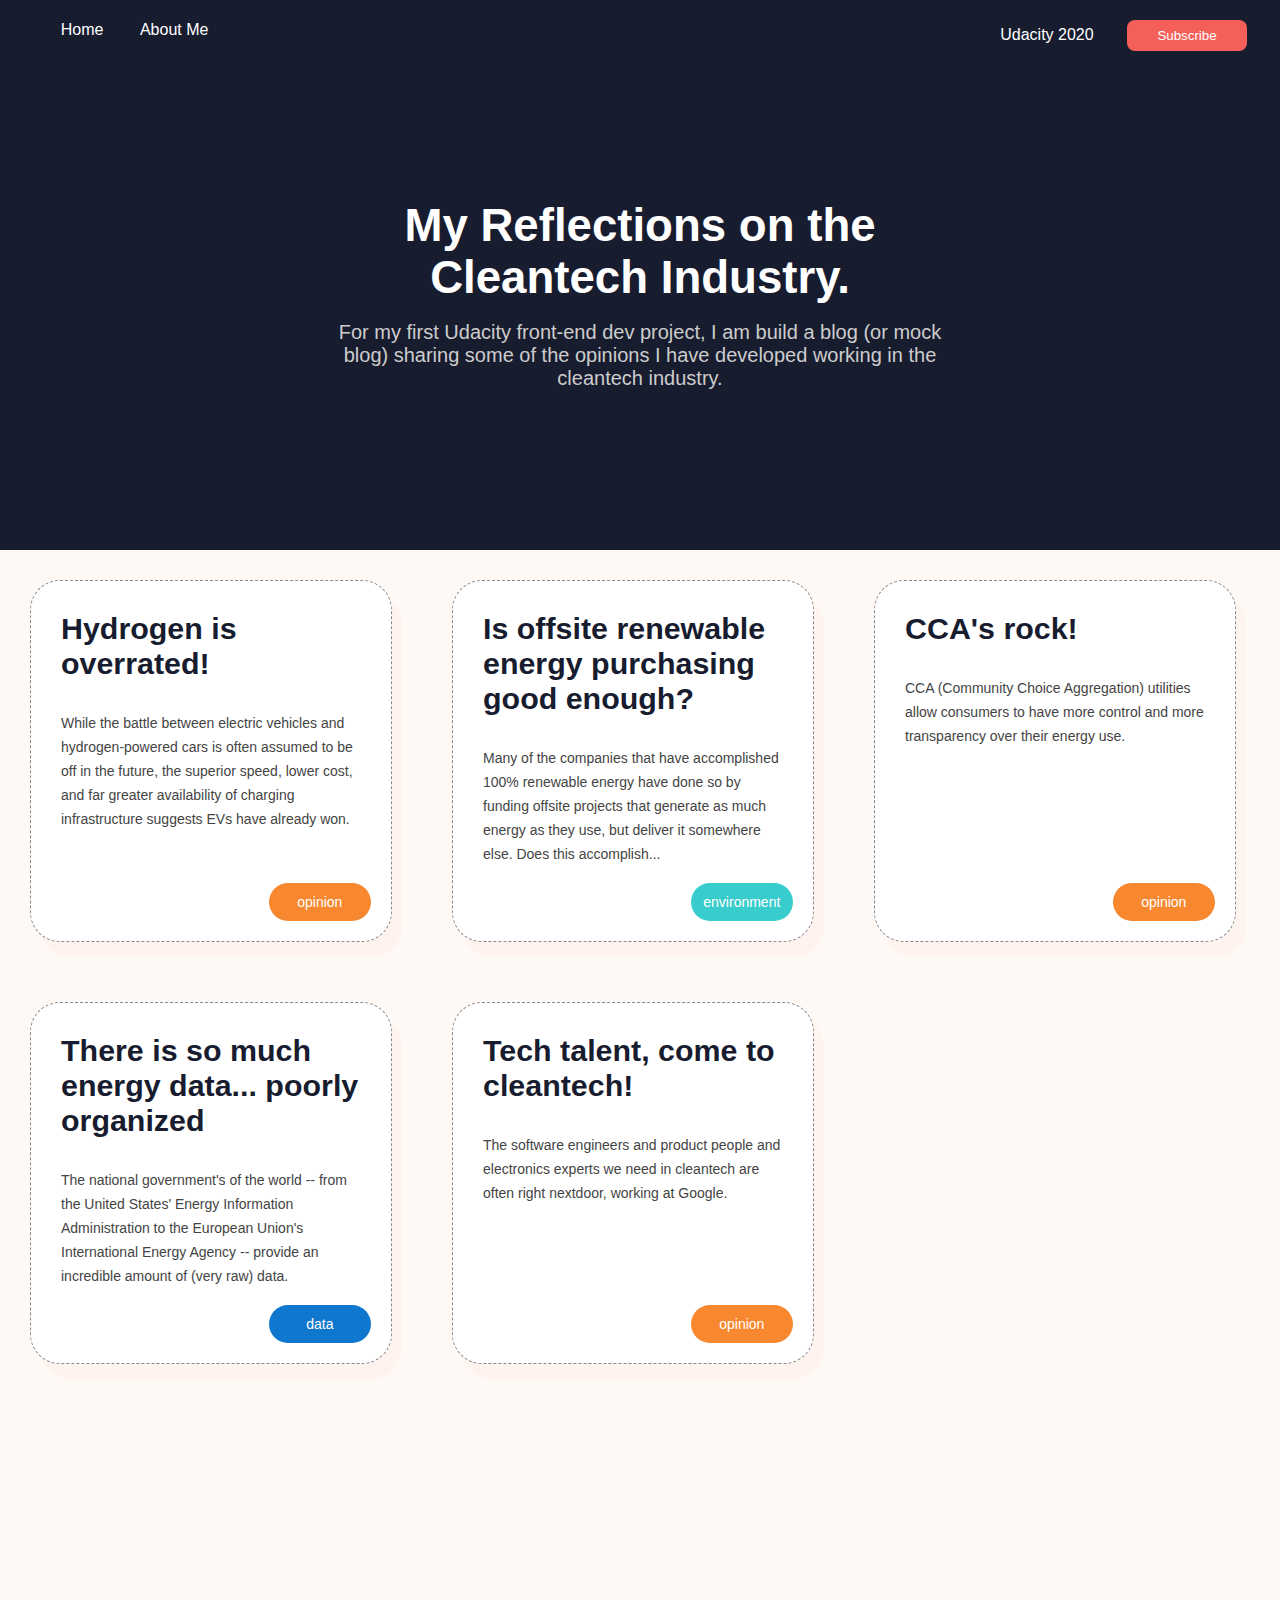
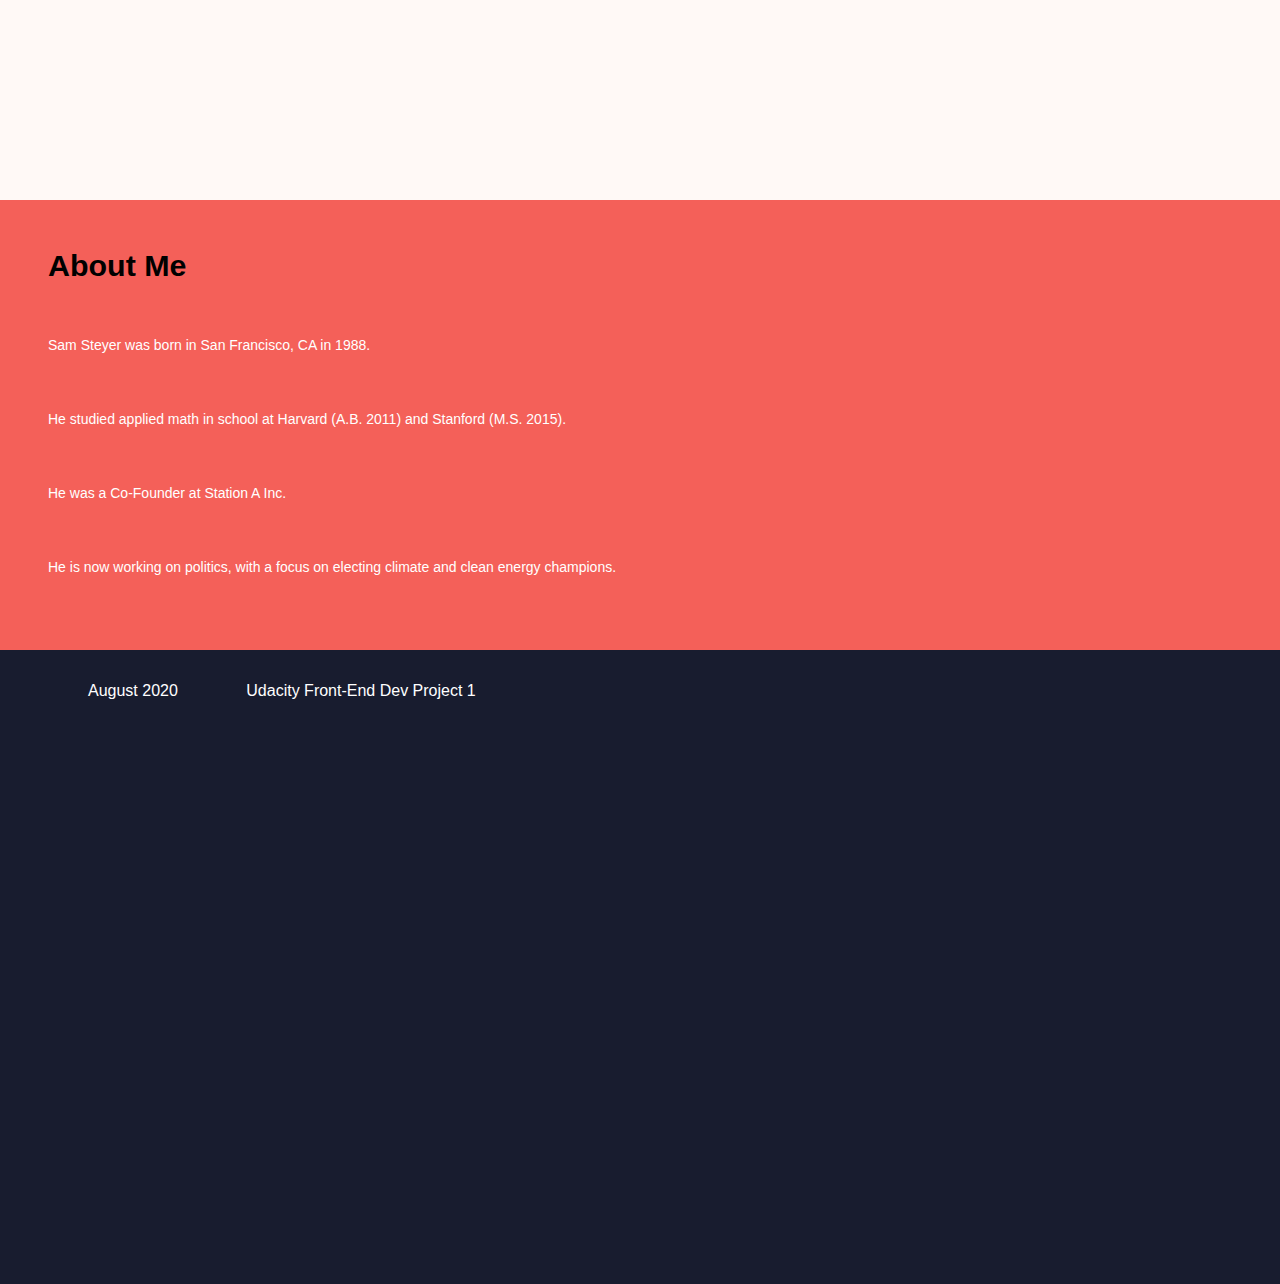
==== index.html @ 73097d2d "Add tags and style cards" ====
<!doctype html>
<head>
    <link href="css/footer.css" rel="stylesheet">
    <link href="css/index.css" rel="stylesheet">
    <link href="css/header.css" rel="stylesheet">
    <title>Sam's Blog</title>
</head>
<body>
    <div id=container>
        <nav>
            <ul id=nav-links>
                <li class="nav-link">
                    <a href="index.html">Home</a>
                </li>
                <li class="nav-link">
                    <a href="index.html#bio">About Me</a>
                </li>
            </ul>
            <div id="top-right">
                <a href="https://udacity.com">Udacity 2020</a>
                <button type="button">Subscribe</button>
            </div>
        </nav>
        <div id="splash">
            <h1>
                My Reflections on the Cleantech Industry.
            <h1>
            <h2>
                For my first Udacity front-end dev project, I am build a blog (or mock blog)
                sharing some of the opinions I have developed working in the cleantech industry.
            </h2>
        </div>
        <div id="cover-image">
            <image src="images/solar.png" alt="Rooftop solar installaion" id="solar-img">
        </div>
        <div id="posts-container">
            <div class="post-card">
                <h1>
                    Hydrogen is overrated!
                </h1>
                <p class="preview">
                    While the battle between electric vehicles and hydrogen-powered cars is
                    often assumed to be off in the future, the superior speed, lower cost,
                    and far greater availability of charging infrastructure suggests EVs
                    have already won.
                </p>
                <div class="card-tag opinion-tag">
                    opinion
                </div>
            </div>
            <div class="post-card">
                <h1>
                    Is offsite renewable energy purchasing good enough?
                </h1>
                <p class="preview">
                    Many of the companies that have accomplished 100% renewable energy
                    have done so by funding offsite projects that generate as much energy
                    as they use, but deliver it somewhere else. Does this accomplish...
                </p>
                <div class="card-tag environment-tag">
                    environment
                </div>
            </div>
            <div class="post-card">
                <h1>
                    CCA's rock!
                </h1>
                <p class="preview">
                    CCA (Community Choice Aggregation) utilities allow consumers to have
                    more control and more transparency over their energy use.
                </p>
                <div class="card-tag opinion-tag">
                    opinion
                </div>
            </div>
            <div class="post-card">
                <h1>
                    There is so much energy data... poorly organized
                </h1>
                <p class="preview">
                    The national government's of the world -- from the United States' Energy
                    Information Administration to the European Union's International Energy
                    Agency -- provide an incredible amount of (very raw) data.
                </p>
                <div class="card-tag data-tag">
                    data
                </div>
            </div>
            <a href="posts/post-0.html">
                <div class="post-card">
                    <h1>
                        Tech talent, come to cleantech!
                    </h1>
                    <p class="preview">
                        The software engineers and product people and electronics experts we need
                        in cleantech are often right nextdoor, working at Google.
                    </p>
                <div class="card-tag opinion-tag">
                        opinion
                    </div>
                </div>
            </a>
        </div>
        <div id="backstop">
        </div>
        <div id="bio">
            <h1>
                About Me
            </h1>
            <p>
                Sam Steyer was born in San Francisco, CA in 1988.
            </p>
            <p>
                He studied applied math in school at Harvard (A.B. 2011) and Stanford (M.S. 2015).
            </p>
            <p>
                He was a Co-Founder at Station A Inc.
            </p>
            <p>
                He is now working on politics, with a focus on electing climate and clean energy
                champions.
            </p>
        </div>
        <div id="backstop2">
        </div>
        <footer>
            <ul id=footer-links>
                <li class="footer-link">August 2020</li>
                <li class="footer-link">Udacity Front-End Dev Project 1</li>
            </ul>
        </footer>
    </div>
</body>
---- css/footer.css ----
footer {
    background-color: #181c2f;
    color: white;
    font-family: "Gotham Normal", sans-serif;
    font-size: 16px;
    font-weight: lighter;
    grid-area: footer;
    margin: 0;
    padding: 1em;
}
.footer-link {
    display: inline;
    list-style-type: none;
    margin: 0 2em;
    padding: 0;
}
---- css/index.css ----
@import 'general.css';
@import 'footer.css';
@import 'header.css';

/* high-level grid layout styles */
#container {
    display: grid;
    grid-template-columns: 100%;
    grid-template-rows: 80px 570px 2000px 450px 100px;
    grid-template-areas: 
    "nav"
    "splash"
    "posts"
    "bio"
    "footer"
}
.post-card {
    background-color: white;
    border-color: #888;
    border-style: dashed;
    border-width: 1px;
    border-radius: 30px;
    box-shadow: 10px 15px 0 #fff3f0;
    height: 300px;
    margin: 30px;
    padding: 30px;
    position: relative;
    width: 90%;
}
.post-card h1 {
    color: #181c2f;
    margin-bottom: 0;
}
.post-card p {
    margin-top: 30px;
}
.card-tag {
    border-radius: 2em;
    color: white;
    font-family: "Gotham Thin", sans-serif;
    font-size: 14px;
    padding: 0.8em;
    position: absolute;
    text-align: center;
    width: 80px;
    position: absolute;
    bottom: 20px;
    right: 20px;
}
.data-tag {
    background-color: #0f78ce;
}
.environment-tag {
    background-color: #39CCCC;
}
.opinion-tag {
    background-color: #F7882F;
}

/* Medium Screens */
@media (min-width: 800px) and (max-width: 1299px) {
    #container {
        display: grid;
        grid-template-columns: 100%;
        grid-template-rows: 80px 470px 1250px 450px 100px;
        grid-template-areas: 
        "nav"
        "splash"
        "posts"
        "bio"
        "footer"
    }
    .post-card {
        background-color: white;
        border: 1px dashed #888;
        border-radius: 30px;
        box-shadow: 10px 15px 0 #fff3f0;
        height: 300px;
        margin: 30px;
        padding: 30px;
        position: relative;
        width: 300px;
    }
}

/* Large Screens */
@media (min-width: 1300px) {
    #container {
        display: grid;
        grid-template-columns: 70% 30%;
        grid-template-rows: 80px 620px 400px 700px 300px 200px;
        grid-template-areas: 
        "nav nav"
        "splash image"
        "posts back"
        "posts bio"
        "posts back2"
        "footer footer"
    }
    .post-card {
        background-color: white;
        border-color: #888;
        border-style: dashed;
        border-width: 1px;
        border-radius: 30px;
        box-shadow: 10px 15px 0 #fff3f0;
        height: 300px;
        margin: 50px;
        padding: 30px;
        position: relative;
        width: 300px;
    }
}

/* Specific element styles */
#backstop {
    background-color: #fff9f6;
    grid-area: back;
}
#backstop2 {
    background-color: #fff9f6;
    grid-area: back2;
}
#bio {
    background-color: #f46059;
    grid-area: bio;
    padding: 3em;
}
#cover-image {
    grid-area: image;
}
#posts-container {
    align-content: flex-start;
    background-color: #fff9f6;
    display: flex;
    flex-direction: row;
    flex-wrap: wrap;
    grid-area: posts;
    justify-content: flex-start;
}
.preview {
    color: #444;
}
---- css/header.css ----
nav {
    background-color: #181c2f;
    font-family: "Gotham Normal", sans-serif;
    font-size: 16px;
    font-weight: lighter;
    grid-area: nav;
    margin: 0;
    padding: 0.3em;
    position: relative
}
.nav-link {
    display: inline;
    list-style-type: none;
    margin: 0 1em;
    padding: 0;
}
.nav-link a {
    color: white;
}
#solar-img {
    padding-top: 30px;
}
#splash {
    background-color: #181c2f;
    /* background-color: #f46059; */
    font-size: 1.5em;
    color: white;
    grid-area: splash;
    padding: 120px 25% 0 25%;
    text-align: center;
}
#top-right {
    position: absolute;
    right: 20px;
    top: 20px;
}
#top-right a {
    color: white;
    margin: 0 1em;
}
#top-right button {
    margin: 0 1em;
}
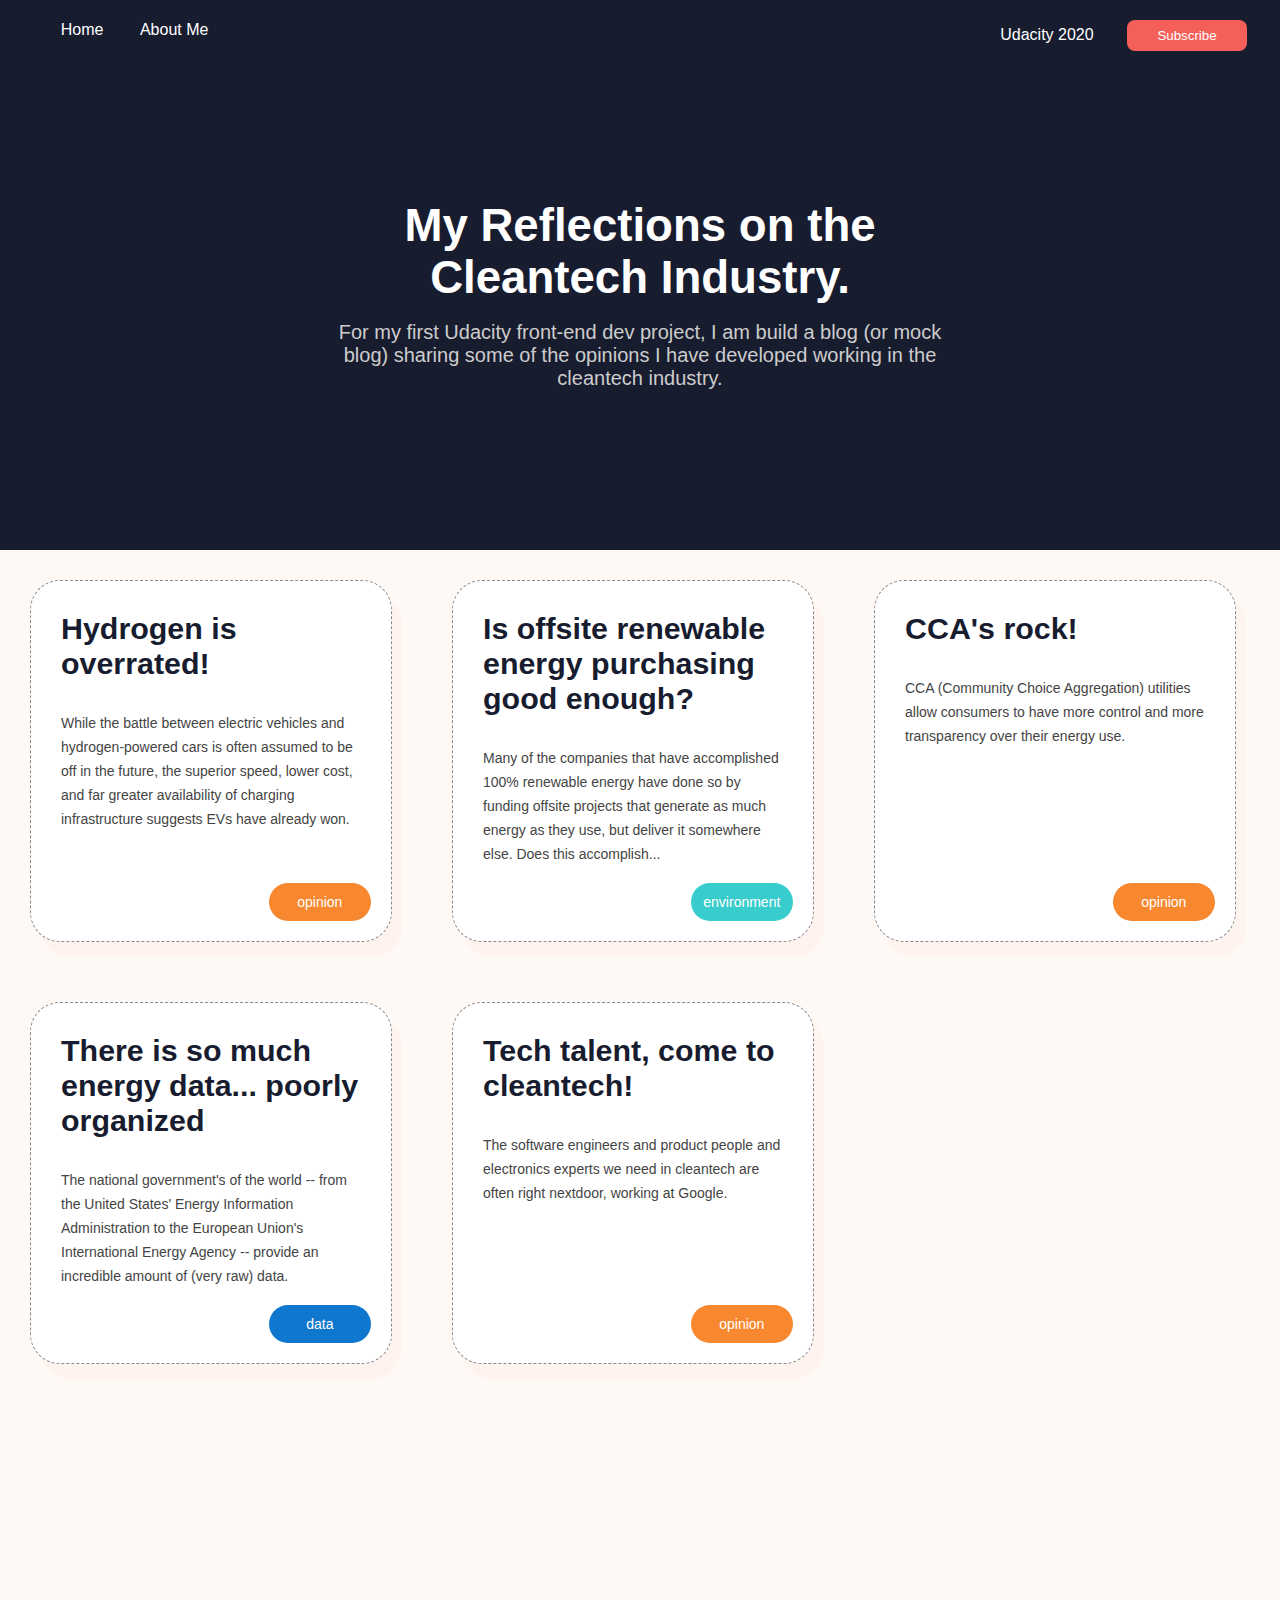
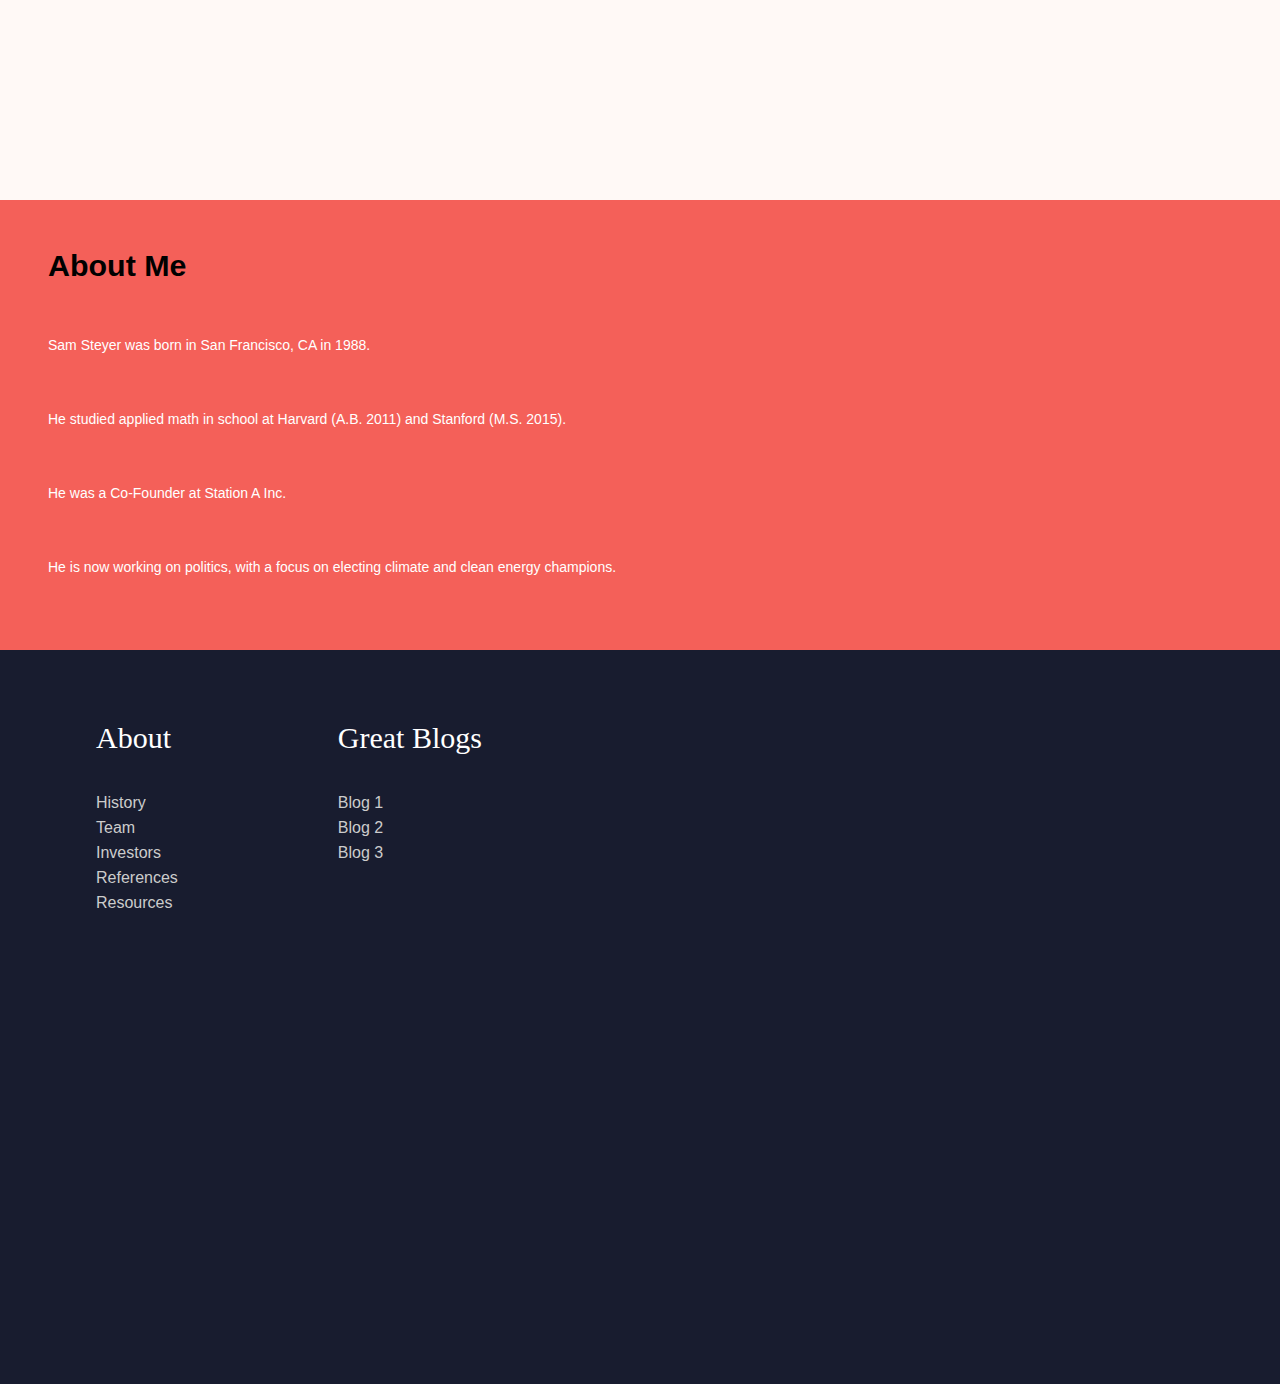
==== commit 86fe08dd: "Footer improvements" ====
--- a/index.html
+++ b/index.html
@@ -123,11 +123,29 @@
         </div>
         <div id="backstop2">
         </div>
+        <!-- Took inspiration from https://webdesign.tutsplus.com/tutorials/
+             how-to-build-a-responsive-multi-level-sticky-footer-with-flexbox\-\-cms-33341 -->
         <footer>
-            <ul id=footer-links>
-                <li class="footer-link">August 2020</li>
-                <li class="footer-link">Udacity Front-End Dev Project 1</li>
-            </ul>
+            <section class="footer-main">
+                <div class="footer-column">
+                    <h2 class="footer-title">About</h2>
+                    <ul>
+                        <li>History</li>
+                        <li>Team</li>
+                        <li>Investors</li>
+                        <li>References</li>
+                        <li>Resources</li>
+                    </ul>
+                </div>
+                <div class="footer-column">
+                    <h2 class="footer-title">Great Blogs</h2>
+                    <ul>
+                        <li>Blog 1</li>
+                        <li>Blog 2</li>
+                        <li>Blog 3</li>
+                    </ul>
+                </div>
+            </section>
         </footer>
     </div>
 </body>
--- a/css/footer.css
+++ b/css/footer.css
@@ -1,16 +1,38 @@
 footer {
     background-color: #181c2f;
     color: white;
-    font-family: "Gotham Normal", sans-serif;
-    font-size: 16px;
-    font-weight: lighter;
     grid-area: footer;
     margin: 0;
     padding: 1em;
 }
-.footer-link {
-    display: inline;
+footer ul {
+    padding-left: 0;
+}
+footer li {
+    color: #ccc;
+    font-family: "Gotham Normal", sans-serif;
+    font-weight: lighter;
+    hover: underline;
+    line-height: 25px;
     list-style-type: none;
-    margin: 0 2em;
+    margin: 0;
     padding: 0;
 }
+footer li:hover {
+    cursor: pointer;
+    text-decoration: underline;
+}
+.footer-column {
+    margin: 30px 80px;
+}
+.footer-main {
+    display: flex;
+    flex-direction: row;
+    flex-wrap: wrap;
+}
+.footer-title {
+    color: #fff;
+    font-family: ’Merriweather’, serif;
+    font-size: 30px;
+    padding-bottom: 10px;
+}
--- a/css/index.css
+++ b/css/index.css
@@ -6,7 +6,7 @@
 #container {
     display: grid;
     grid-template-columns: 100%;
-    grid-template-rows: 80px 570px 2000px 450px 100px;
+    grid-template-rows: 80px 570px 2000px 450px 200px;
     grid-template-areas: 
     "nav"
     "splash"
@@ -62,7 +62,7 @@
     #container {
         display: grid;
         grid-template-columns: 100%;
-        grid-template-rows: 80px 470px 1250px 450px 100px;
+        grid-template-rows: 80px 470px 1250px 450px 200px;
         grid-template-areas: 
         "nav"
         "splash"
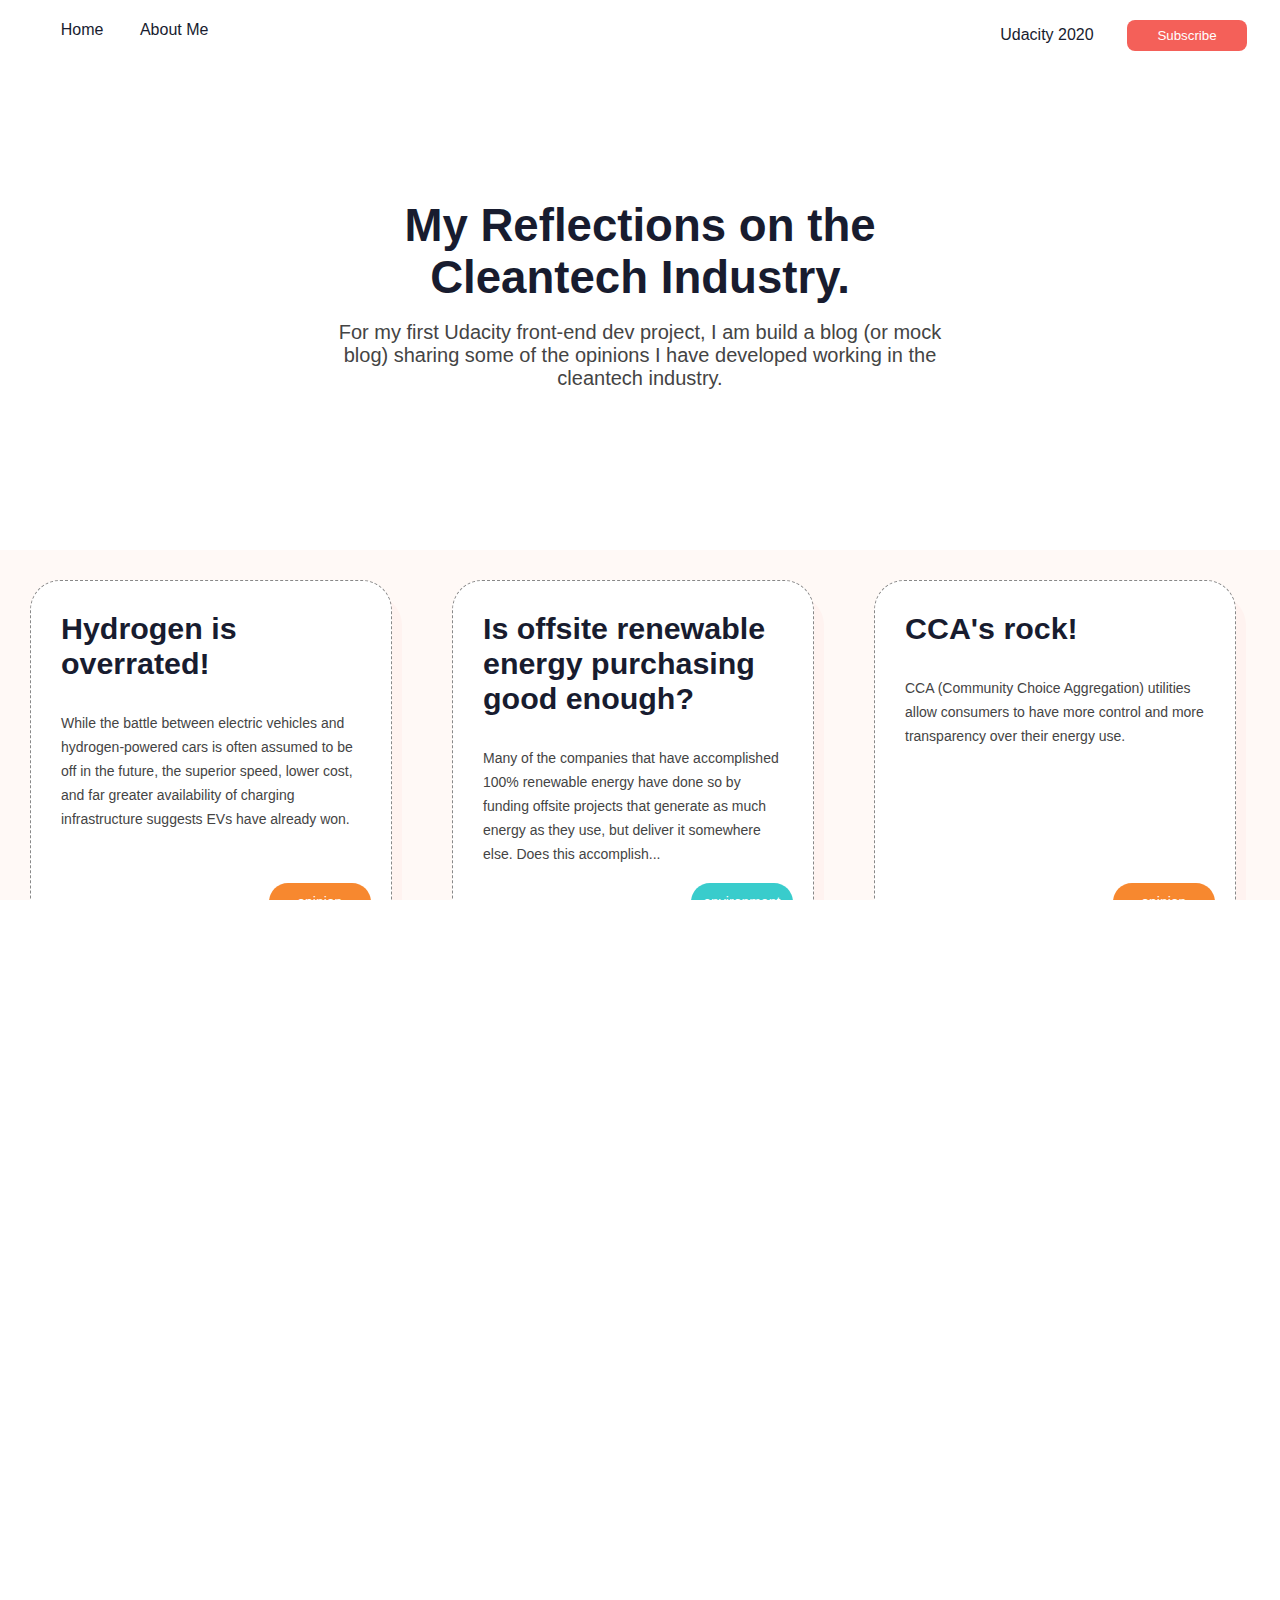
==== commit 7c2626c3: "Make mobile-ready" ====
--- a/index.html
+++ b/index.html
@@ -3,7 +3,9 @@
     <link href="css/footer.css" rel="stylesheet">
     <link href="css/index.css" rel="stylesheet">
     <link href="css/header.css" rel="stylesheet">
-    <title>Sam's Blog</title>
+    <title>Sam's Cleantech Blog</title>
+    <meta name="description" content="Personal Blog created by Sam Steyer for Udacity Front-End Developer Nanodegree program">
+    <meta property="og:title" content="Sam's Cleantech Blog" />
 </head>
 <body>
     <div id=container>
--- a/css/footer.css
+++ b/css/footer.css
@@ -1,6 +1,22 @@
+
+.footer-main {
+    display: flex;
+    flex-direction: column;
+    flex-wrap: wrap;
+}
+
+/* Medium Screens */
+@media (min-width: 1000px) {
+    .footer-main {
+        display: flex;
+        flex-direction: row;
+        flex-wrap: wrap;
+    }
+}
+
 footer {
-    background-color: #181c2f;
-    color: white;
+    background-color: #f6f6f6;
+    color: #181c2f;
     grid-area: footer;
     margin: 0;
     padding: 1em;
@@ -9,7 +25,7 @@
     padding-left: 0;
 }
 footer li {
-    color: #ccc;
+    color: #444;
     font-family: "Gotham Normal", sans-serif;
     font-weight: lighter;
     hover: underline;
@@ -25,13 +41,8 @@
 .footer-column {
     margin: 30px 80px;
 }
-.footer-main {
-    display: flex;
-    flex-direction: row;
-    flex-wrap: wrap;
-}
 .footer-title {
-    color: #fff;
+    color: #181c2f;
     font-family: ’Merriweather’, serif;
     font-size: 30px;
     padding-bottom: 10px;
--- a/css/index.css
+++ b/css/index.css
@@ -6,7 +6,7 @@
 #container {
     display: grid;
     grid-template-columns: 100%;
-    grid-template-rows: 80px 570px 2000px 450px 200px;
+    grid-template-rows: 80px 800px 2200px 700px 700px;
     grid-template-areas: 
     "nav"
     "splash"
@@ -26,6 +26,60 @@
     padding: 30px;
     position: relative;
     width: 90%;
+}
+/* Medium Screens */
+@media (min-width: 1000px) and (max-width: 1299px) {
+    #container {
+        display: grid;
+        grid-template-columns: 100%;
+        grid-template-rows: 80px 470px 1250px 450px 400px;
+        grid-template-areas: 
+        "nav"
+        "splash"
+        "posts"
+        "bio"
+        "footer"
+    }
+    .post-card {
+        background-color: white;
+        border: 1px dashed #888;
+        border-radius: 30px;
+        box-shadow: 10px 15px 0 #fff3f0;
+        height: 300px;
+        margin: 30px;
+        padding: 30px;
+        position: relative;
+        width: 300px;
+    }
+}
+
+/* Large Screens */
+@media (min-width: 1300px) {
+    #container {
+        display: grid;
+        grid-template-columns: 70% 30%;
+        grid-template-rows: 80px 620px 400px 700px 300px 400px;
+        grid-template-areas: 
+        "nav nav"
+        "splash image"
+        "posts back"
+        "posts bio"
+        "posts back2"
+        "footer footer"
+    }
+    .post-card {
+        background-color: white;
+        border-color: #888;
+        border-style: dashed;
+        border-width: 1px;
+        border-radius: 30px;
+        box-shadow: 10px 15px 0 #fff3f0;
+        height: 300px;
+        margin: 50px;
+        padding: 30px;
+        position: relative;
+        width: 300px;
+    }
 }
 .post-card h1 {
     color: #181c2f;
@@ -57,60 +111,6 @@
     background-color: #F7882F;
 }
 
-/* Medium Screens */
-@media (min-width: 800px) and (max-width: 1299px) {
-    #container {
-        display: grid;
-        grid-template-columns: 100%;
-        grid-template-rows: 80px 470px 1250px 450px 200px;
-        grid-template-areas: 
-        "nav"
-        "splash"
-        "posts"
-        "bio"
-        "footer"
-    }
-    .post-card {
-        background-color: white;
-        border: 1px dashed #888;
-        border-radius: 30px;
-        box-shadow: 10px 15px 0 #fff3f0;
-        height: 300px;
-        margin: 30px;
-        padding: 30px;
-        position: relative;
-        width: 300px;
-    }
-}
-
-/* Large Screens */
-@media (min-width: 1300px) {
-    #container {
-        display: grid;
-        grid-template-columns: 70% 30%;
-        grid-template-rows: 80px 620px 400px 700px 300px 200px;
-        grid-template-areas: 
-        "nav nav"
-        "splash image"
-        "posts back"
-        "posts bio"
-        "posts back2"
-        "footer footer"
-    }
-    .post-card {
-        background-color: white;
-        border-color: #888;
-        border-style: dashed;
-        border-width: 1px;
-        border-radius: 30px;
-        box-shadow: 10px 15px 0 #fff3f0;
-        height: 300px;
-        margin: 50px;
-        padding: 30px;
-        position: relative;
-        width: 300px;
-    }
-}
 
 /* Specific element styles */
 #backstop {
--- a/css/header.css
+++ b/css/header.css
@@ -1,5 +1,5 @@
 nav {
-    background-color: #181c2f;
+    background-color: white;
     font-family: "Gotham Normal", sans-serif;
     font-size: 16px;
     font-weight: lighter;
@@ -15,16 +15,16 @@
     padding: 0;
 }
 .nav-link a {
-    color: white;
+    color: #181c2f;
 }
 #solar-img {
     padding-top: 30px;
 }
 #splash {
-    background-color: #181c2f;
+    background-color: white;
     /* background-color: #f46059; */
     font-size: 1.5em;
-    color: white;
+    color: #181c2f;
     grid-area: splash;
     padding: 120px 25% 0 25%;
     text-align: center;
@@ -35,7 +35,7 @@
     top: 20px;
 }
 #top-right a {
-    color: white;
+    color: #181c2f;
     margin: 0 1em;
 }
 #top-right button {
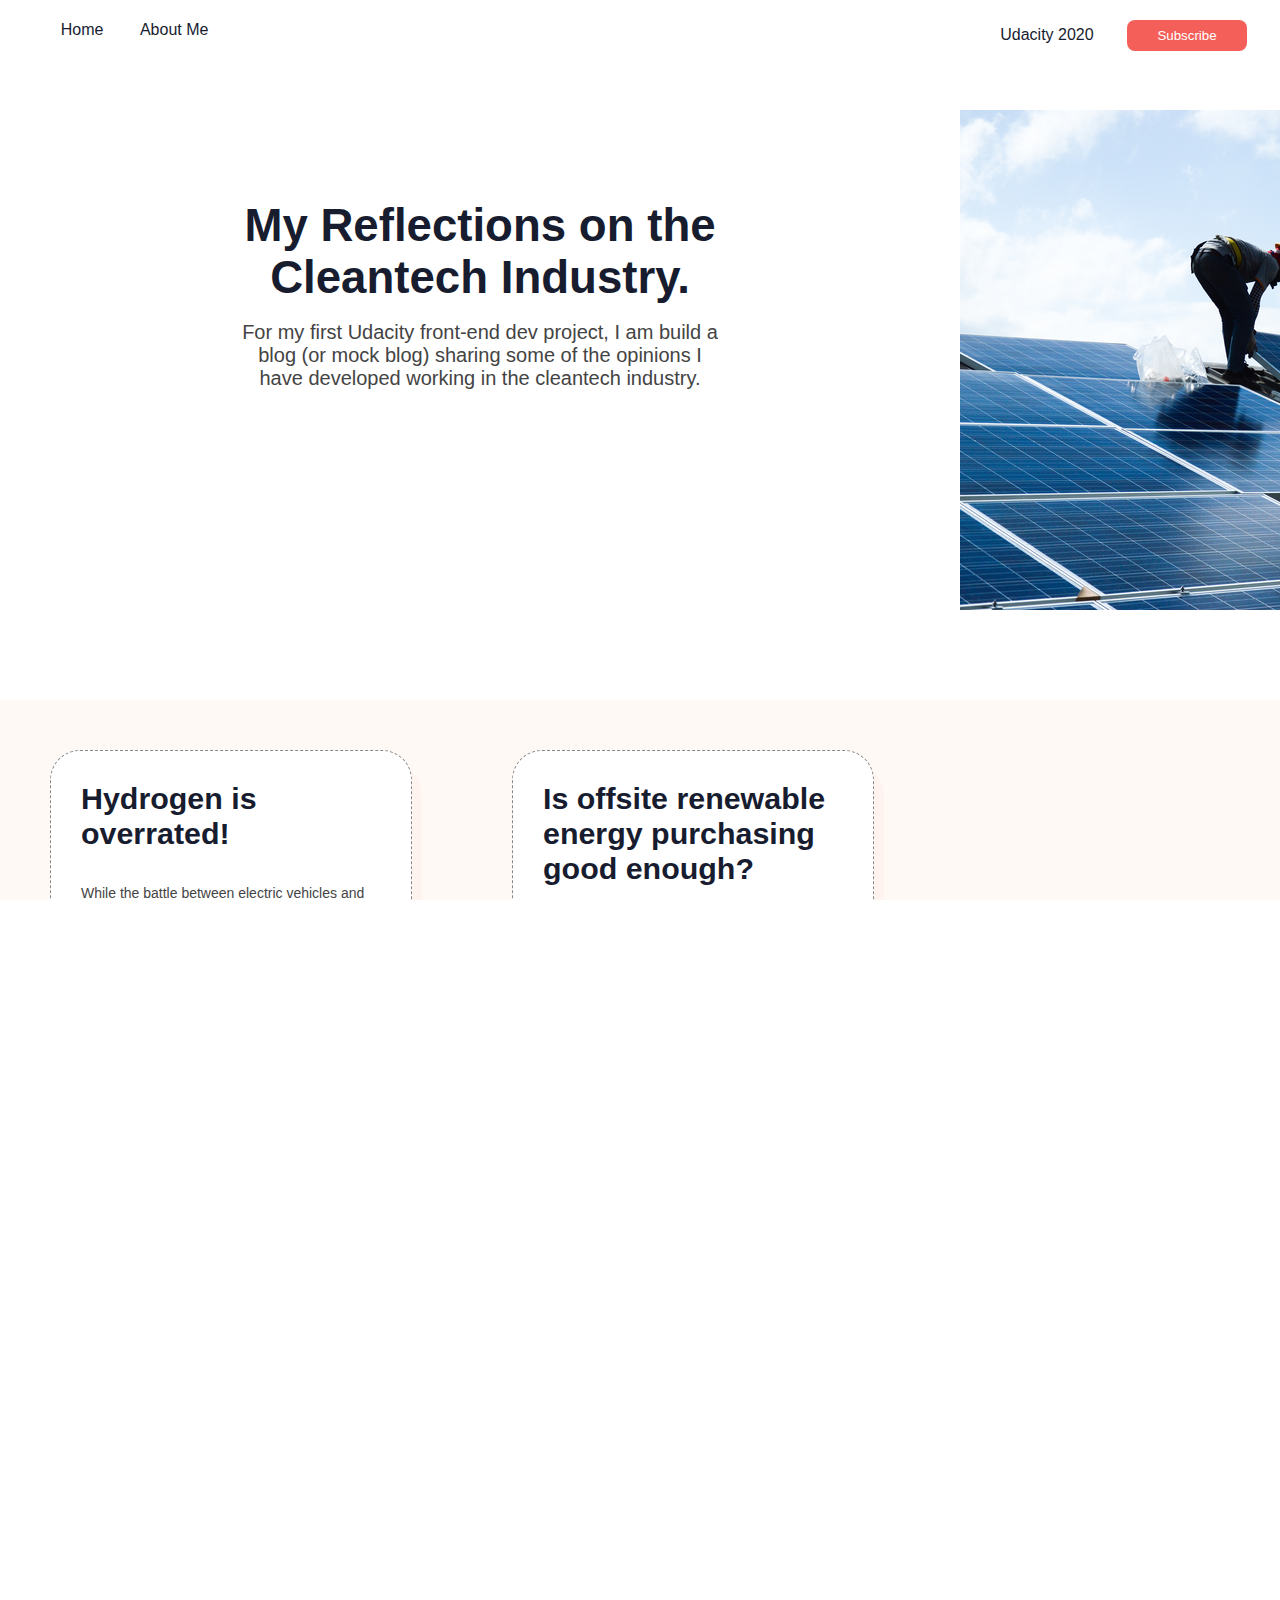
==== commit ffbb905c: "Add favicon" ====
--- a/index.html
+++ b/index.html
@@ -1,8 +1,7 @@
 <!doctype html>
 <head>
-    <link href="css/footer.css" rel="stylesheet">
     <link href="css/index.css" rel="stylesheet">
-    <link href="css/header.css" rel="stylesheet">
+    <link rel="icon" type="image/x-icon" href="images/favicon.ico">
     <title>Sam's Cleantech Blog</title>
     <meta name="description" content="Personal Blog created by Sam Steyer for Udacity Front-End Developer Nanodegree program">
     <meta property="og:title" content="Sam's Cleantech Blog" />
--- a/css/index.css
+++ b/css/index.css
@@ -28,7 +28,7 @@
     width: 90%;
 }
 /* Medium Screens */
-@media (min-width: 1000px) and (max-width: 1299px) {
+@media (min-width: 1000px) and (max-width: 1259px) {
     #container {
         display: grid;
         grid-template-columns: 100%;
@@ -54,10 +54,10 @@
 }
 
 /* Large Screens */
-@media (min-width: 1300px) {
+@media (min-width: 1260px) {
     #container {
         display: grid;
-        grid-template-columns: 70% 30%;
+        grid-template-columns: 75% 25%;
         grid-template-rows: 80px 620px 400px 700px 300px 400px;
         grid-template-areas: 
         "nav nav"
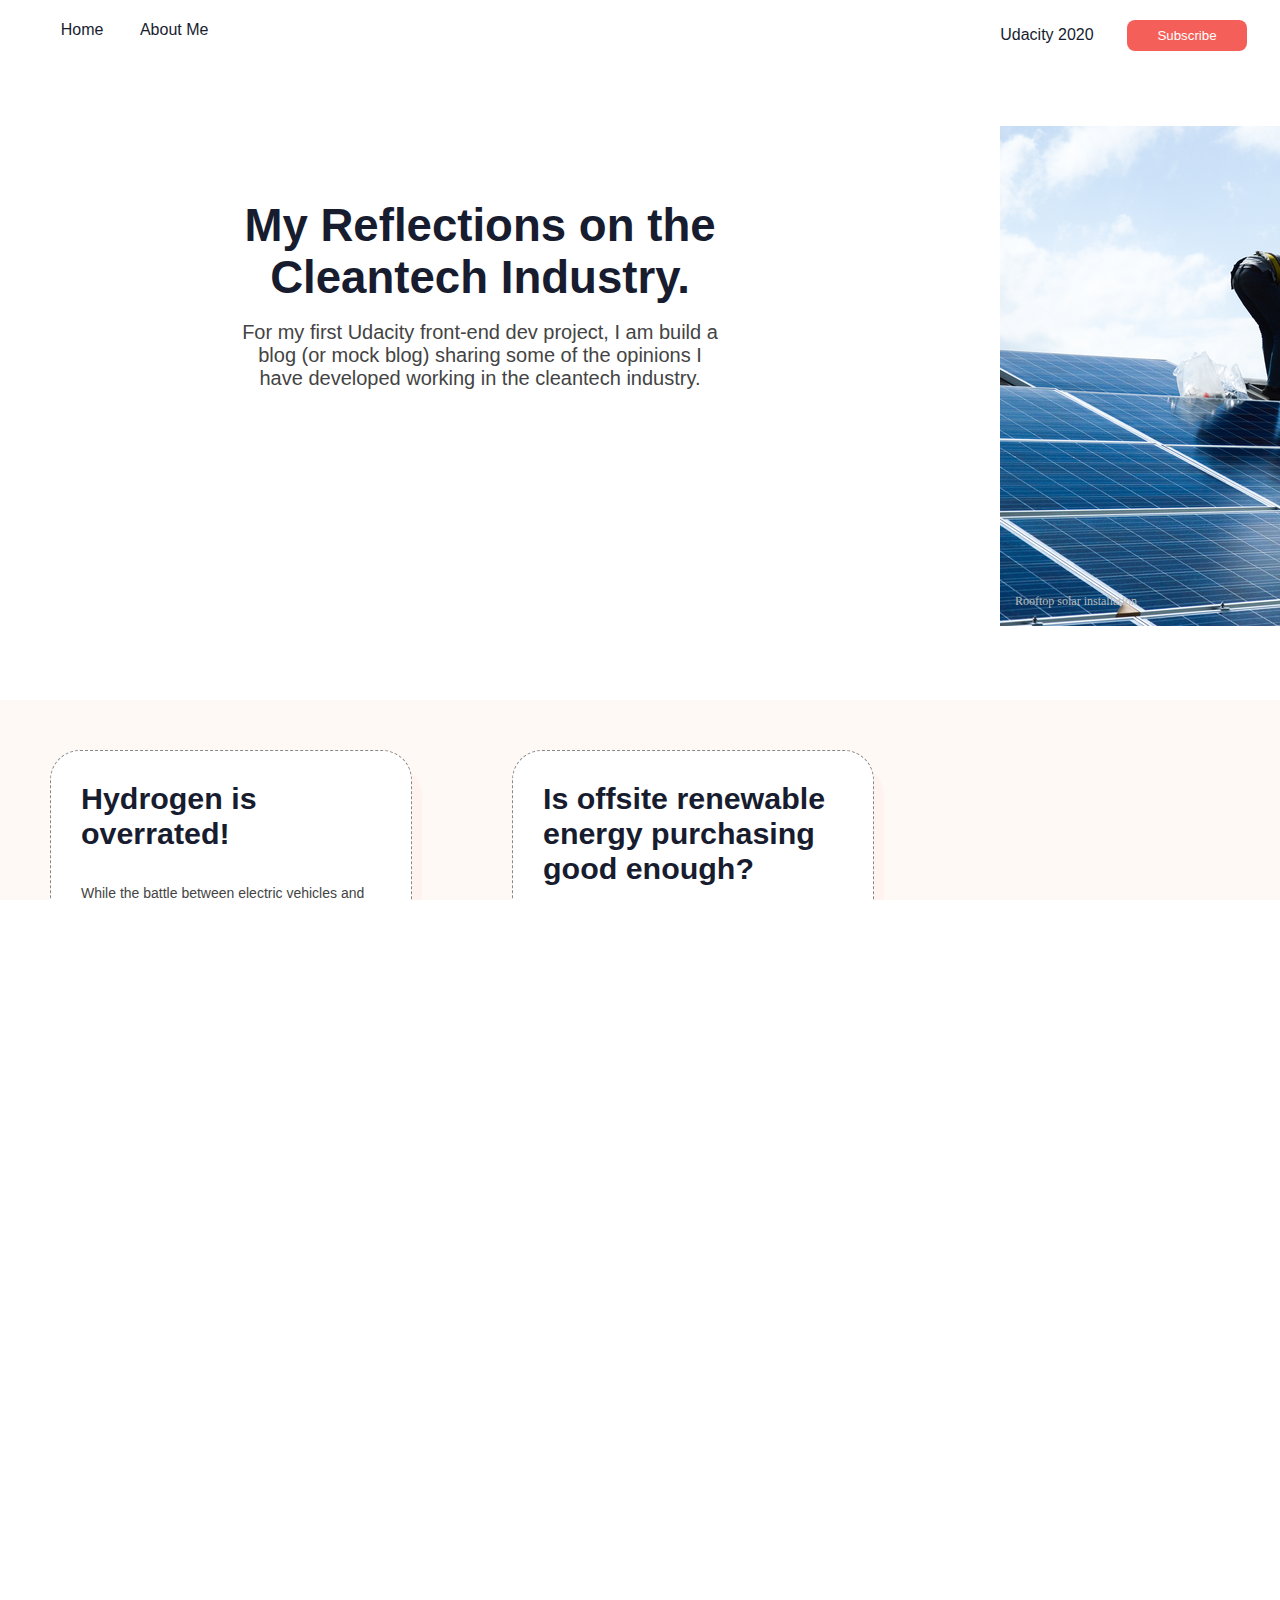
==== commit 9b6e85e8: "Add figcaptions to all images" ====
--- a/index.html
+++ b/index.html
@@ -31,62 +31,71 @@
                 sharing some of the opinions I have developed working in the cleantech industry.
             </h2>
         </div>
-        <div id="cover-image">
-            <image src="images/solar.png" alt="Rooftop solar installaion" id="solar-img">
-        </div>
+        <figure id="cover-image">
+            <image src="images/solar.png" alt="Rooftop solar installation" id="solar-img">
+            <figcaption>Rooftop solar installation</figcaption>
+        </figure>
         <div id="posts-container">
-            <div class="post-card">
-                <h1>
-                    Hydrogen is overrated!
-                </h1>
-                <p class="preview">
-                    While the battle between electric vehicles and hydrogen-powered cars is
-                    often assumed to be off in the future, the superior speed, lower cost,
-                    and far greater availability of charging infrastructure suggests EVs
-                    have already won.
-                </p>
-                <div class="card-tag opinion-tag">
-                    opinion
+            <a href="posts/post-4.html">
+                <div class="post-card">
+                    <h1>
+                        Hydrogen is overrated!
+                    </h1>
+                    <p class="preview">
+                        While the battle between electric vehicles and hydrogen-powered cars is
+                        often assumed to be off in the future, the superior speed, lower cost,
+                        and far greater availability of charging infrastructure suggests EVs
+                        have already won.
+                    </p>
+                    <div class="card-tag opinion-tag">
+                        opinion
+                    </div>
                 </div>
-            </div>
-            <div class="post-card">
-                <h1>
-                    Is offsite renewable energy purchasing good enough?
-                </h1>
-                <p class="preview">
-                    Many of the companies that have accomplished 100% renewable energy
-                    have done so by funding offsite projects that generate as much energy
-                    as they use, but deliver it somewhere else. Does this accomplish...
-                </p>
-                <div class="card-tag environment-tag">
-                    environment
+            </a>
+            <a href="posts/post-3.html">
+                <div class="post-card">
+                    <h1>
+                        Is offsite renewable energy purchasing good enough?
+                    </h1>
+                    <p class="preview">
+                        Many of the companies that have accomplished 100% renewable energy
+                        have done so by funding offsite projects that generate as much energy
+                        as they use, but deliver it somewhere else. Does this accomplish...
+                    </p>
+                    <div class="card-tag environment-tag">
+                        environment
+                    </div>
                 </div>
-            </div>
-            <div class="post-card">
-                <h1>
-                    CCA's rock!
-                </h1>
-                <p class="preview">
-                    CCA (Community Choice Aggregation) utilities allow consumers to have
-                    more control and more transparency over their energy use.
-                </p>
-                <div class="card-tag opinion-tag">
-                    opinion
+            </a>
+            <a href="posts/post-2.html">
+                <div class="post-card">
+                    <h1>
+                        CCA's rock!
+                    </h1>
+                    <p class="preview">
+                        CCA (Community Choice Aggregation) utilities allow consumers to have
+                        more control and more transparency over their energy use.
+                    </p>
+                    <div class="card-tag opinion-tag">
+                        opinion
+                    </div>
                 </div>
-            </div>
-            <div class="post-card">
-                <h1>
-                    There is so much energy data... poorly organized
-                </h1>
-                <p class="preview">
-                    The national government's of the world -- from the United States' Energy
-                    Information Administration to the European Union's International Energy
-                    Agency -- provide an incredible amount of (very raw) data.
-                </p>
-                <div class="card-tag data-tag">
-                    data
+            </a>
+            <a href="posts/post-1.html">
+                <div class="post-card">
+                    <h1>
+                        There is so much energy data... poorly organized
+                    </h1>
+                    <p class="preview">
+                        The national government's of the world -- from the United States' Energy
+                        Information Administration to the European Union's International Energy
+                        Agency -- provide an incredible amount of (very raw) data.
+                    </p>
+                    <div class="card-tag data-tag">
+                        data
+                    </div>
                 </div>
-            </div>
+            </a>
             <a href="posts/post-0.html">
                 <div class="post-card">
                     <h1>
@@ -96,7 +105,7 @@
                         The software engineers and product people and electronics experts we need
                         in cleantech are often right nextdoor, working at Google.
                     </p>
-                <div class="card-tag opinion-tag">
+                    <div class="card-tag opinion-tag">
                         opinion
                     </div>
                 </div>
--- a/css/index.css
+++ b/css/index.css
@@ -2,7 +2,7 @@
 @import 'footer.css';
 @import 'header.css';
 
-/* high-level grid layout styles */
+/* Mobile */
 #container {
     display: grid;
     grid-template-columns: 100%;
@@ -14,6 +14,7 @@
     "bio"
     "footer"
 }
+
 .post-card {
     background-color: white;
     border-color: #888;
@@ -27,6 +28,7 @@
     position: relative;
     width: 90%;
 }
+
 /* Medium Screens */
 @media (min-width: 1000px) and (max-width: 1259px) {
     #container {
@@ -81,13 +83,16 @@
         width: 300px;
     }
 }
+
 .post-card h1 {
     color: #181c2f;
     margin-bottom: 0;
 }
+
 .post-card p {
     margin-top: 30px;
 }
+
 .card-tag {
     border-radius: 2em;
     color: white;
@@ -101,34 +106,52 @@
     bottom: 20px;
     right: 20px;
 }
+
 .data-tag {
     background-color: #0f78ce;
 }
+
 .environment-tag {
     background-color: #39CCCC;
 }
+
 .opinion-tag {
     background-color: #F7882F;
 }
 
-
 /* Specific element styles */
+/* Above the bio below the header */
 #backstop {
     background-color: #fff9f6;
     grid-area: back;
 }
+/* Below the bio above the footer */
+
 #backstop2 {
     background-color: #fff9f6;
     grid-area: back2;
 }
+
 #bio {
     background-color: #f46059;
     grid-area: bio;
     padding: 3em;
 }
+
 #cover-image {
     grid-area: image;
+    position: relative;
 }
+figcaption {
+    bottom: 75px;
+    color: #bbb;
+    position: absolute;
+    font-family: serif;
+    font-size: 12px;
+    left: 15px;
+}
+
+
 #posts-container {
     align-content: flex-start;
     background-color: #fff9f6;
@@ -138,6 +161,7 @@
     grid-area: posts;
     justify-content: flex-start;
 }
+
 .preview {
     color: #444;
 }
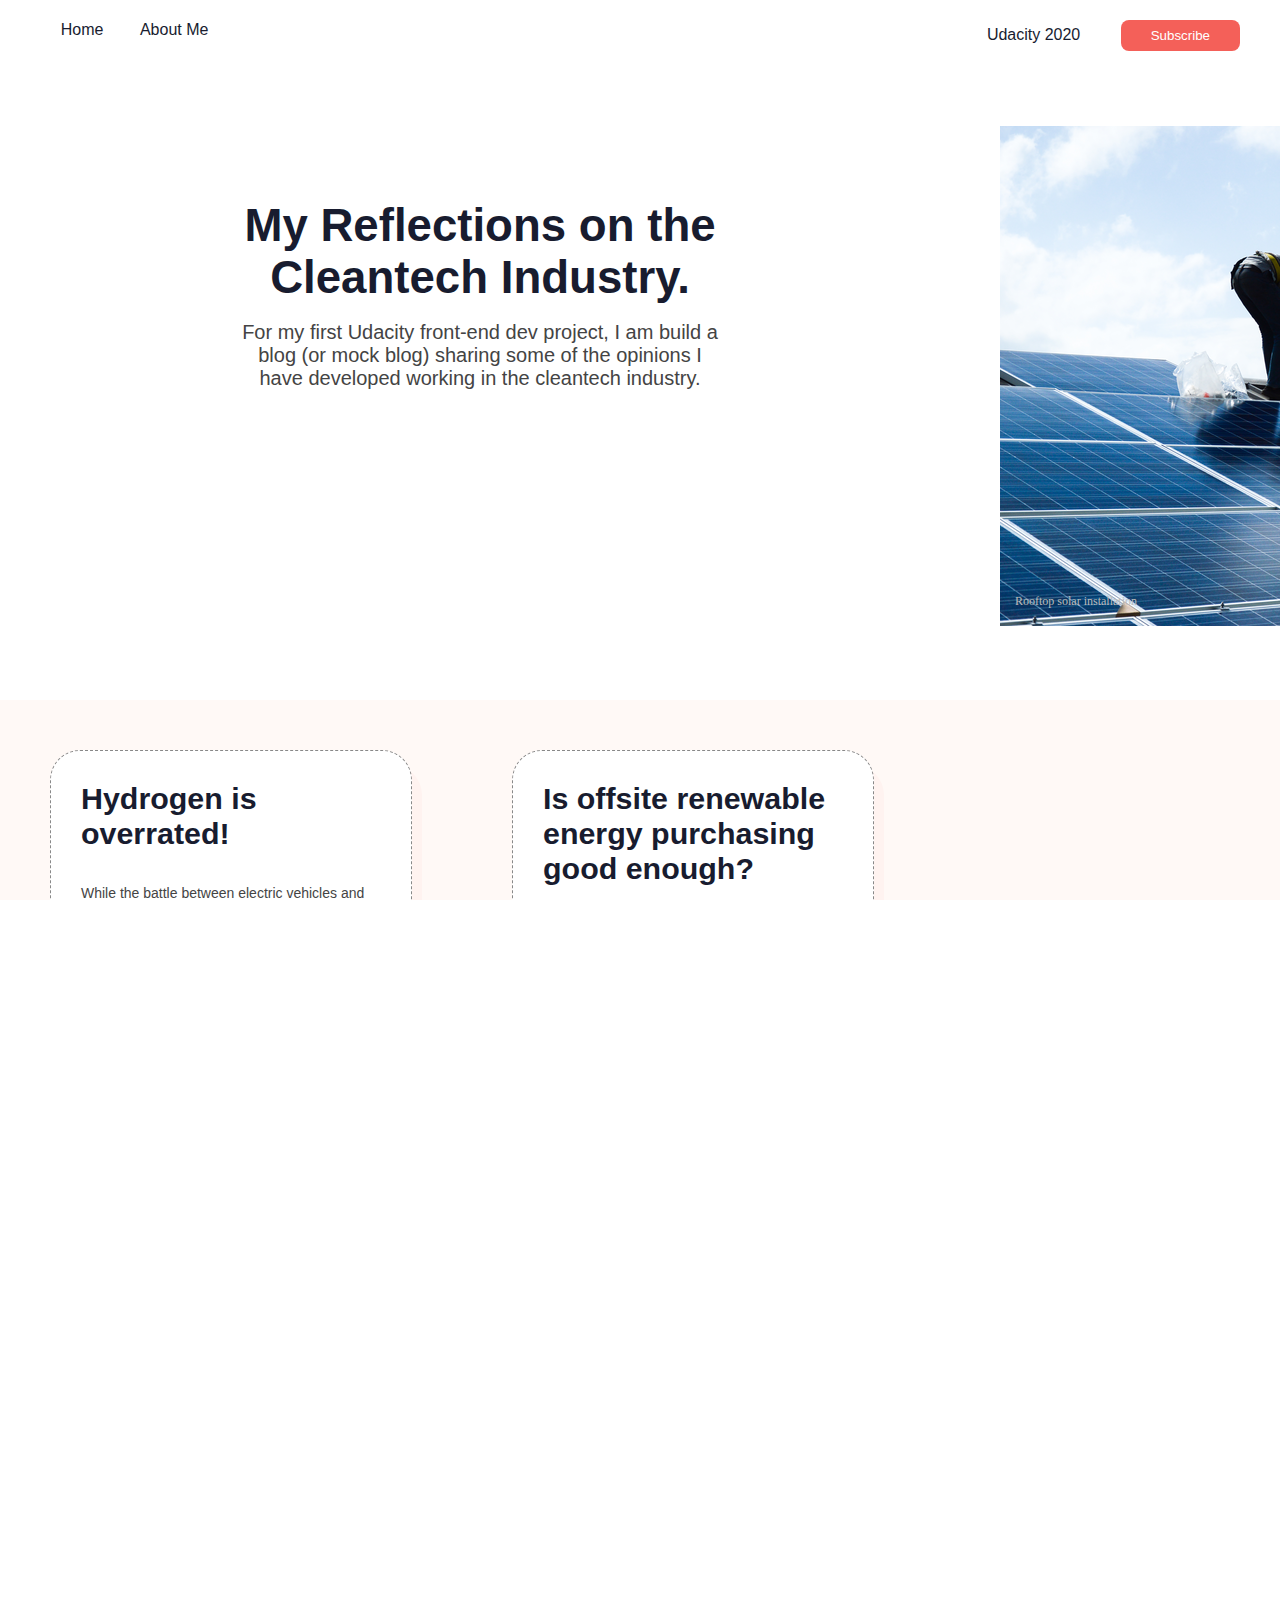
==== commit 10a0d454: "Do not use element names in conjunction with IDs or classes" ====
--- a/index.html
+++ b/index.html
@@ -1,5 +1,6 @@
 <!doctype html>
 <head>
+    <meta name="viewport" content="width=device-width, initial-scale=1">
     <link href="css/index.css" rel="stylesheet">
     <link rel="icon" type="image/x-icon" href="images/favicon.ico">
     <title>Sam's Cleantech Blog</title>
@@ -9,17 +10,17 @@
 <body>
     <div id=container>
         <nav>
-            <ul id=nav-links>
-                <li class="nav-link">
-                    <a href="index.html">Home</a>
+            <ul id="nav-links">
+                <li class="nav-item">
+                    <a class="nav-link" href="index.html">Home</a>
                 </li>
-                <li class="nav-link">
-                    <a href="index.html#bio">About Me</a>
+                <li class="nav-item" id="bio-link">
+                    <a class="nav-link" href="index.html#bio">About Me</a>
                 </li>
             </ul>
             <div id="top-right">
-                <a href="https://udacity.com">Udacity 2020</a>
-                <button type="button">Subscribe</button>
+                <a class="top-right-link" href="https://udacity.com">Udacity 2020</a>
+                <button type="button" class="subscribe-button">Subscribe</button>
             </div>
         </nav>
         <div id="splash">
@@ -38,7 +39,7 @@
         <div id="posts-container">
             <a href="posts/post-4.html">
                 <div class="post-card">
-                    <h1>
+                    <h1 class="post-card-header">
                         Hydrogen is overrated!
                     </h1>
                     <p class="preview">
@@ -54,7 +55,7 @@
             </a>
             <a href="posts/post-3.html">
                 <div class="post-card">
-                    <h1>
+                    <h1 class="post-card-header">
                         Is offsite renewable energy purchasing good enough?
                     </h1>
                     <p class="preview">
@@ -69,7 +70,7 @@
             </a>
             <a href="posts/post-2.html">
                 <div class="post-card">
-                    <h1>
+                    <h1 class="post-card-header">
                         CCA's rock!
                     </h1>
                     <p class="preview">
@@ -83,7 +84,7 @@
             </a>
             <a href="posts/post-1.html">
                 <div class="post-card">
-                    <h1>
+                    <h1 class="post-card-header">
                         There is so much energy data... poorly organized
                     </h1>
                     <p class="preview">
@@ -98,7 +99,7 @@
             </a>
             <a href="posts/post-0.html">
                 <div class="post-card">
-                    <h1>
+                    <h1 class="post-card-header">
                         Tech talent, come to cleantech!
                     </h1>
                     <p class="preview">
@@ -139,20 +140,20 @@
             <section class="footer-main">
                 <div class="footer-column">
                     <h2 class="footer-title">About</h2>
-                    <ul>
-                        <li>History</li>
-                        <li>Team</li>
-                        <li>Investors</li>
-                        <li>References</li>
-                        <li>Resources</li>
+                    <ul class="footer-links">
+                        <li class="footer-link">History</li>
+                        <li class="footer-link">Team</li>
+                        <li class="footer-link">Investors</li>
+                        <li class="footer-link">References</li>
+                        <li class="footer-link">Resources</li>
                     </ul>
                 </div>
                 <div class="footer-column">
                     <h2 class="footer-title">Great Blogs</h2>
-                    <ul>
-                        <li>Blog 1</li>
-                        <li>Blog 2</li>
-                        <li>Blog 3</li>
+                    <ul class="footer-links">
+                        <li class="footer-link">Blog 1</li>
+                        <li class="footer-link">Blog 2</li>
+                        <li class="footer-link">Blog 3</li>
                     </ul>
                 </div>
             </section>
--- a/css/index.css
+++ b/css/index.css
@@ -22,15 +22,14 @@
     border-width: 1px;
     border-radius: 30px;
     box-shadow: 10px 15px 0 #fff3f0;
-    height: 300px;
     margin: 30px;
     padding: 30px;
     position: relative;
-    width: 90%;
 }
 
 /* Medium Screens */
 @media (min-width: 1000px) and (max-width: 1259px) {
+
     #container {
         display: grid;
         grid-template-columns: 100%;
@@ -42,6 +41,7 @@
         "bio"
         "footer"
     }
+
     .post-card {
         background-color: white;
         border: 1px dashed #888;
@@ -53,10 +53,12 @@
         position: relative;
         width: 300px;
     }
+
 }
 
 /* Large Screens */
 @media (min-width: 1260px) {
+
     #container {
         display: grid;
         grid-template-columns: 75% 25%;
@@ -69,6 +71,7 @@
         "posts back2"
         "footer footer"
     }
+
     .post-card {
         background-color: white;
         border-color: #888;
@@ -82,14 +85,17 @@
         position: relative;
         width: 300px;
     }
+
 }
 
-.post-card h1 {
+.post-card-header {
     color: #181c2f;
     margin-bottom: 0;
+    text-decoration: none;
 }
 
-.post-card p {
+.preview {
+    color: #444;
     margin-top: 30px;
 }
 
@@ -161,7 +167,3 @@
     grid-area: posts;
     justify-content: flex-start;
 }
-
-.preview {
-    color: #444;
-}
